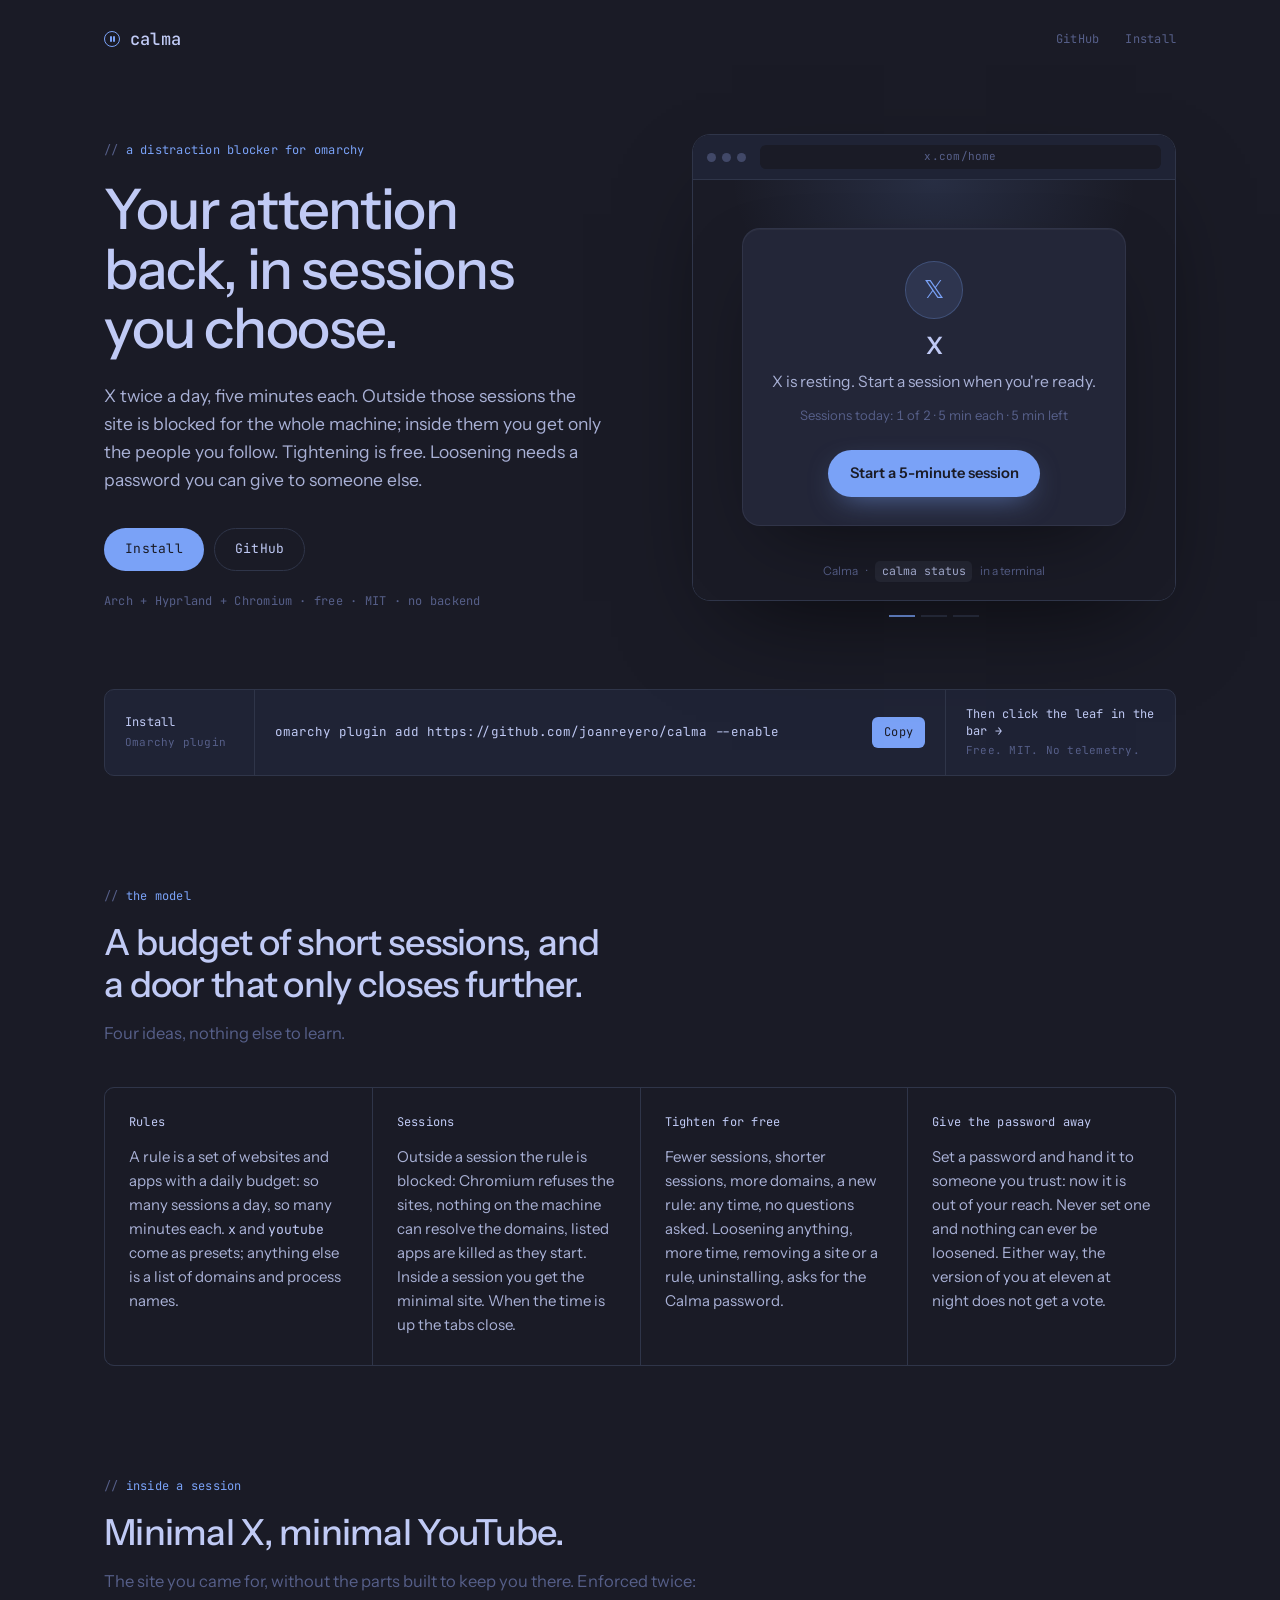
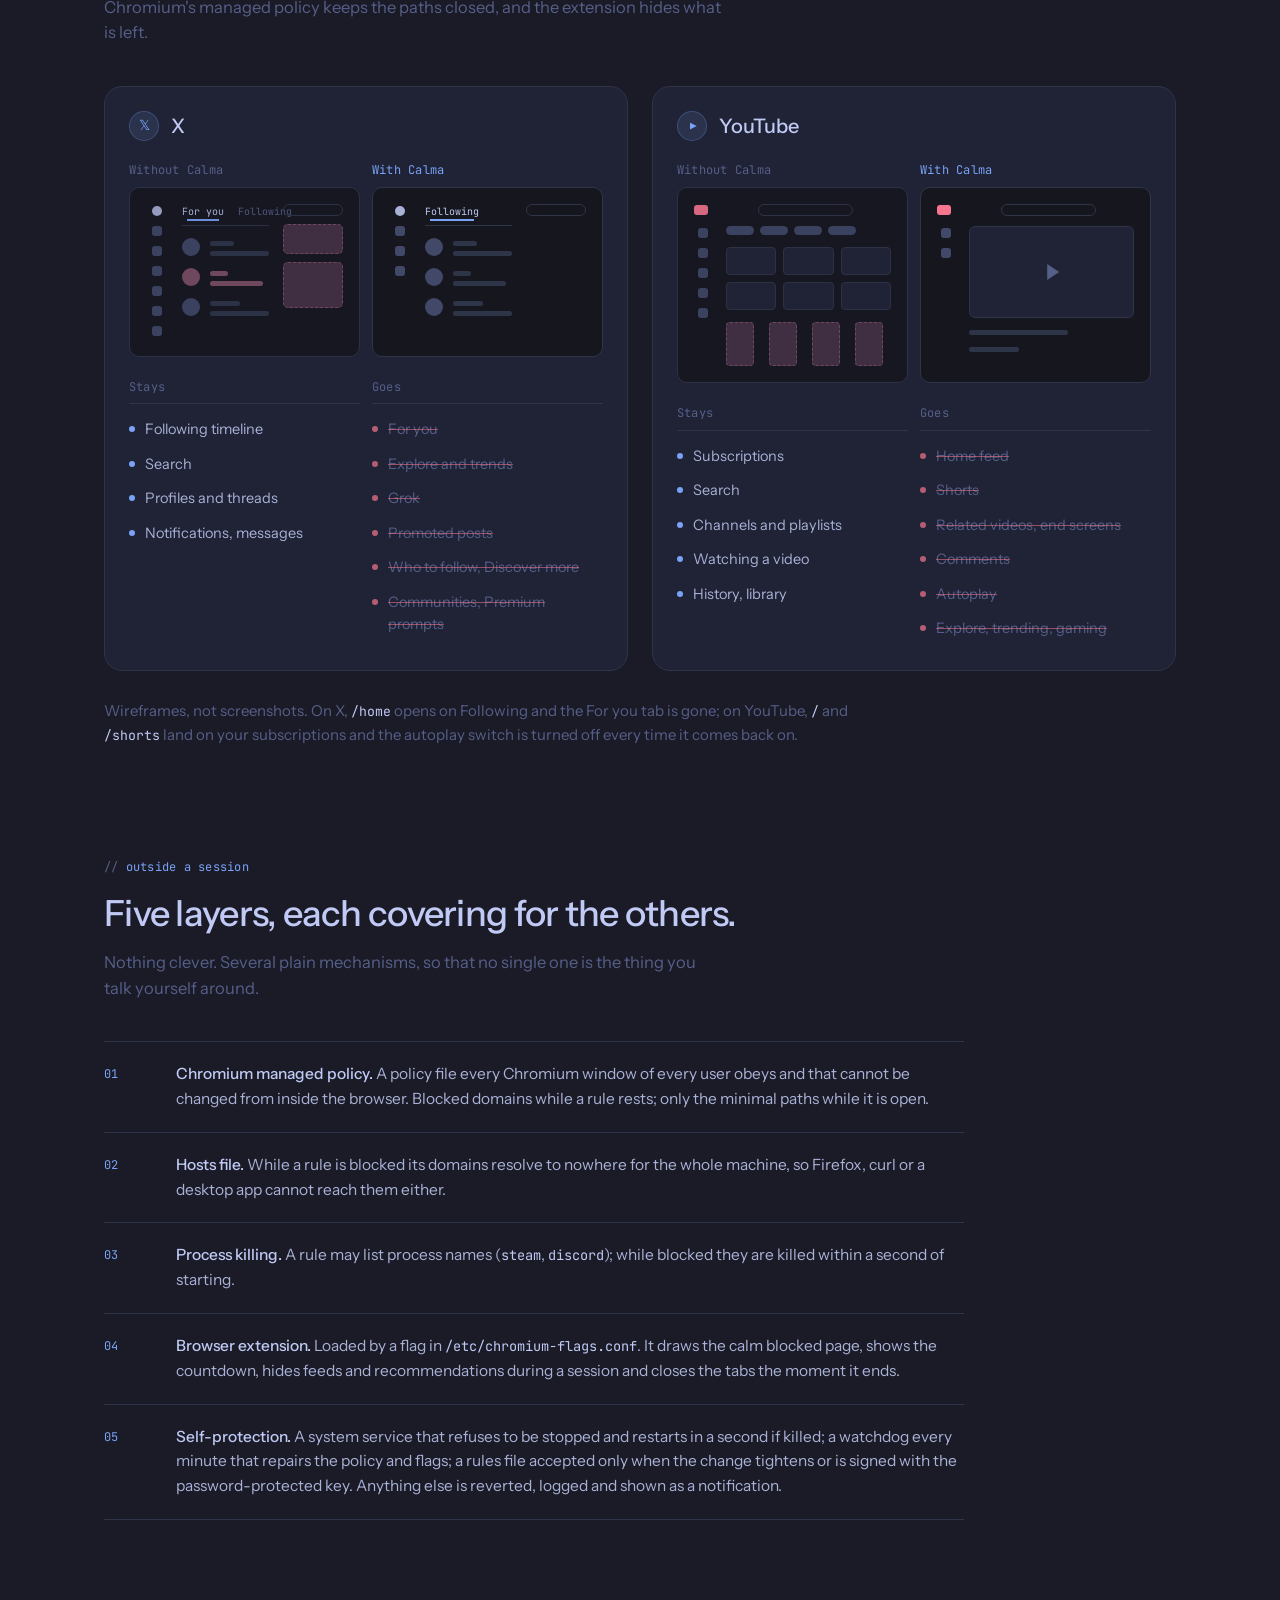
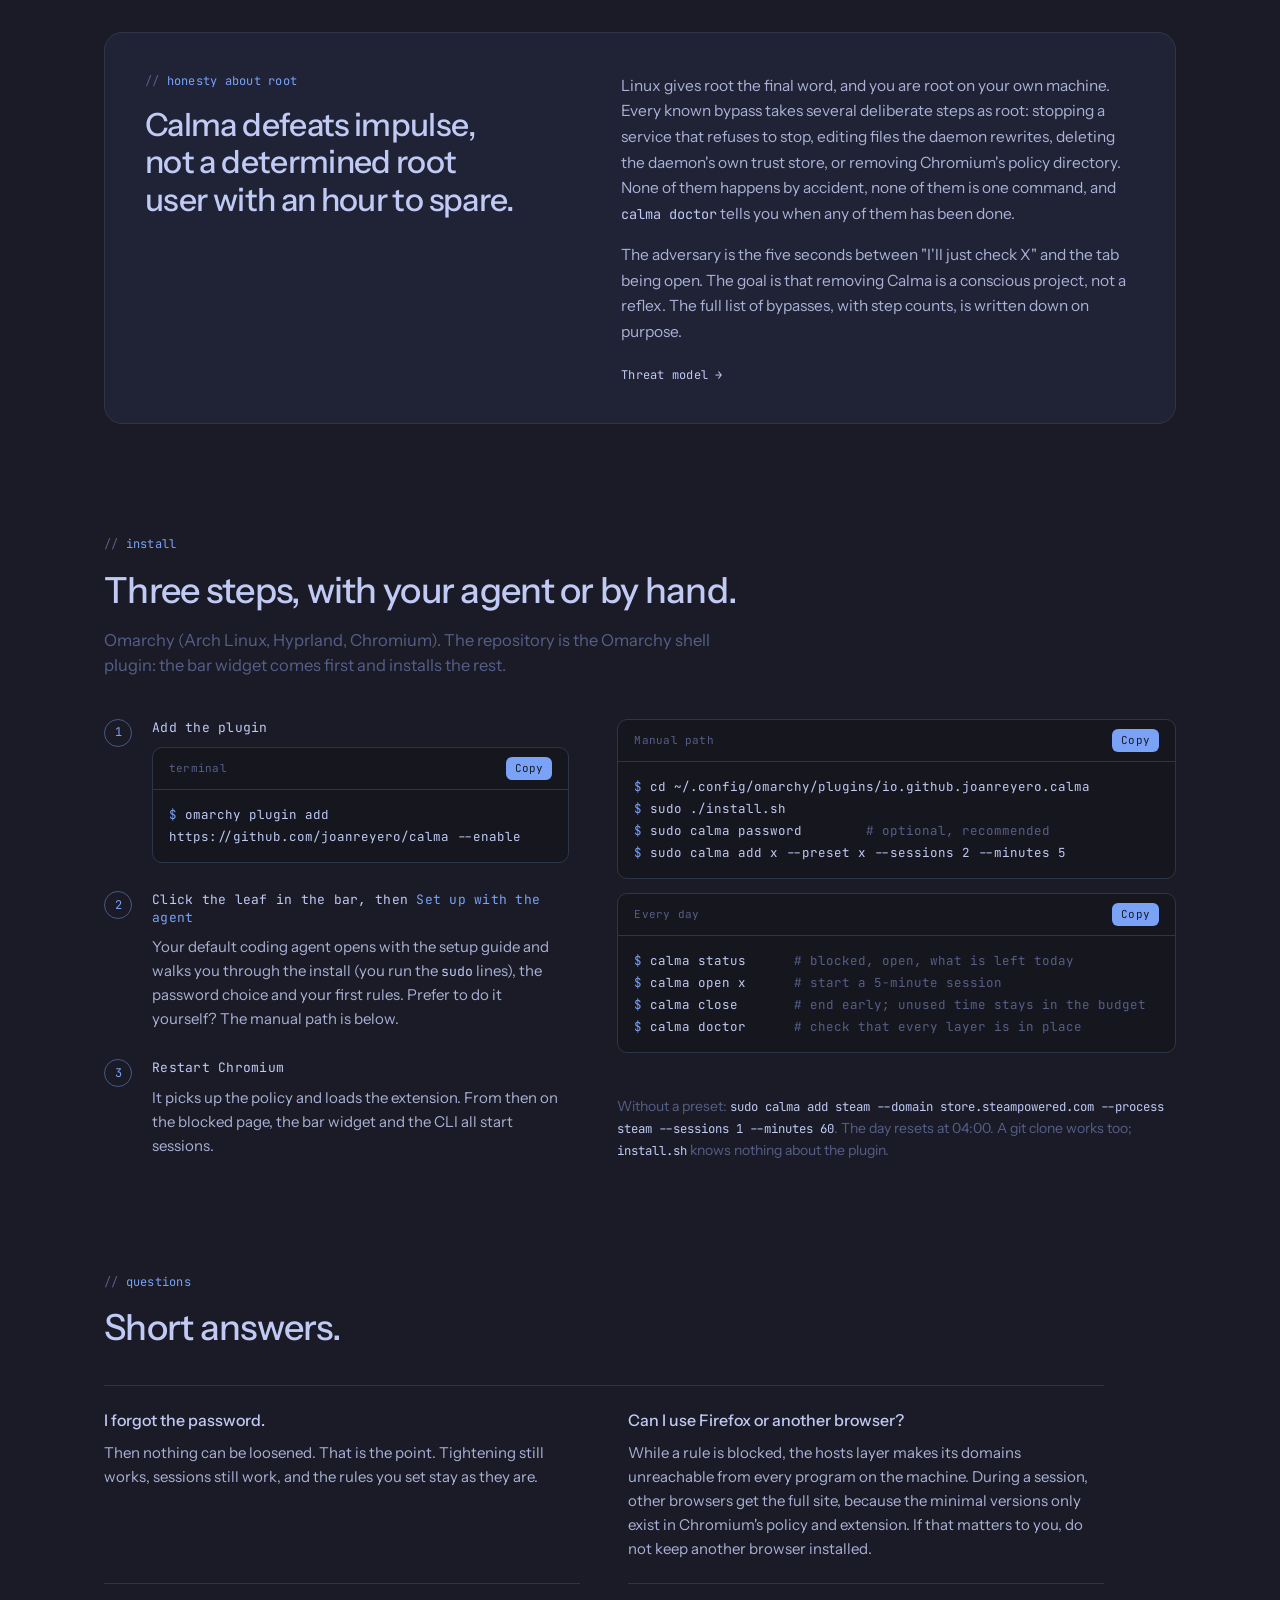
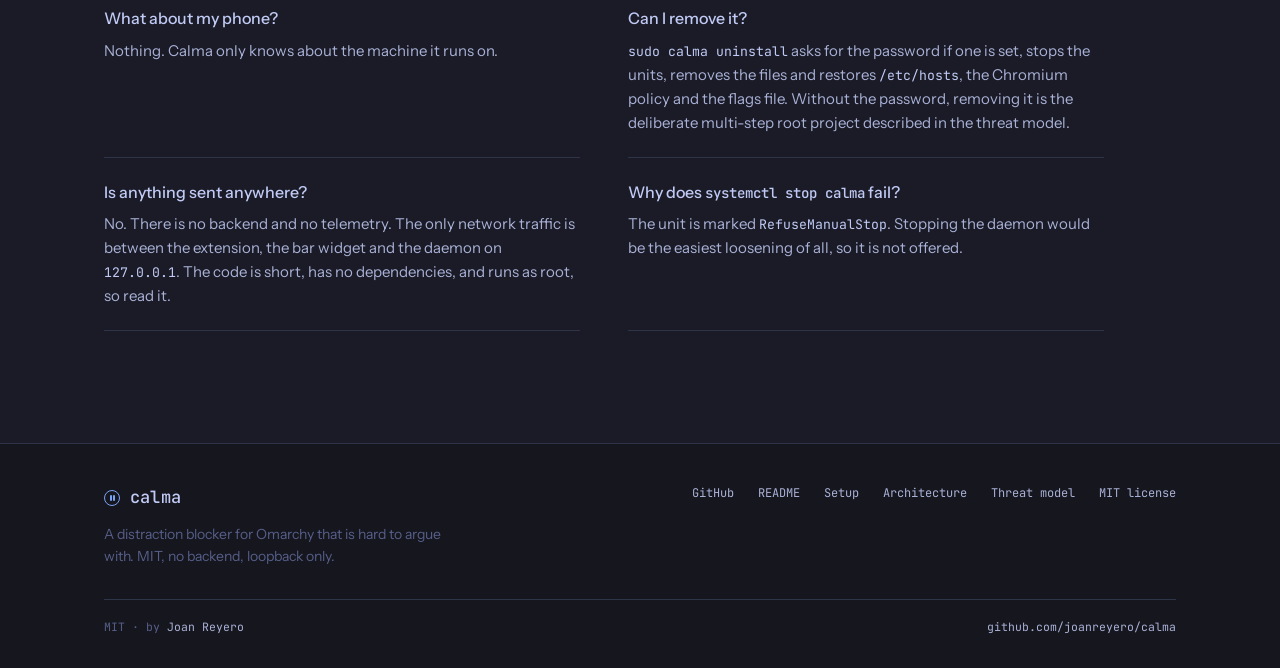
==== site/index.html @ 7fe5e2cc "Add the landing page for calma.sh Static site under site/ (HTML, CSS, JS, favicon) deployed on Verce" ====
<!doctype html>
<html lang="en">
<head>
  <meta charset="utf-8">
  <meta name="viewport" content="width=device-width, initial-scale=1">
  <meta name="color-scheme" content="dark">
  <meta name="theme-color" content="#1a1b26">
  <title>Calma: your attention back, in sessions you choose</title>
  <meta name="description" content="Calma is a distraction blocker for Omarchy that is hard to argue with. X twice a day, five minutes each; outside those sessions the sites are blocked at the system level, inside them you get the minimal site. Tightening is free, loosening needs a password you can give away. Free, MIT, no backend.">
  <meta property="og:type" content="website">
  <meta property="og:title" content="Calma: your attention back, in sessions you choose">
  <meta property="og:description" content="A distraction blocker for Omarchy that is hard to argue with. Short daily sessions on X or YouTube, the minimal site inside them, system-level blocks outside. Tighten for free; loosen only with a password you can give away.">
  <meta property="og:url" content="https://calma.sh">
  <meta property="og:site_name" content="Calma">
  <meta name="twitter:card" content="summary">
  <meta name="twitter:title" content="Calma: your attention back, in sessions you choose">
  <meta name="twitter:description" content="A distraction blocker for Omarchy that is hard to argue with. Free, MIT, no backend.">
  <link rel="canonical" href="https://calma.sh">
  <link rel="icon" type="image/svg+xml" href="favicon.svg">
  <link rel="preconnect" href="https://fonts.googleapis.com">
  <link rel="preconnect" href="https://fonts.gstatic.com" crossorigin>
  <link href="https://fonts.googleapis.com/css2?family=Instrument+Sans:wght@400;500;600&family=JetBrains+Mono:wght@400;500&display=swap" rel="stylesheet">
  <link rel="stylesheet" href="styles.css">
</head>
<body>

<header class="nav">
  <div class="wrap nav-inner">
    <a class="wordmark" href="#top" aria-label="Calma home"><span class="mark" aria-hidden="true"></span>calma</a>
    <nav class="nav-links" aria-label="Main">
      <a href="https://github.com/joanreyero/calma">GitHub</a>
      <a href="#install">Install</a>
    </nav>
  </div>
</header>

<main id="top">

  <!-- HERO -->
  <section class="wrap hero">
    <div class="hero-copy">
      <p class="eyebrow">A distraction blocker for Omarchy</p>
      <h1>Your attention back, in sessions you choose.</h1>
      <p class="tagline">X twice a day, five minutes each. Outside those sessions the site is blocked for the whole machine; inside them you get only the people you follow. Tightening is free. Loosening needs a password you can give to someone else.</p>
      <div class="hero-actions">
        <a class="btn btn-solid" href="#install">Install</a>
        <a class="btn btn-ghost" href="https://github.com/joanreyero/calma">GitHub</a>
      </div>
      <p class="hero-meta">Arch + Hyprland + Chromium · free · MIT · no backend</p>
    </div>

    <div class="hero-demo" id="demo" aria-live="polite">
      <div class="frame" data-state="blocked" id="frame">
        <div class="frame-bar" aria-hidden="true">
          <span class="frame-dots"><i></i><i></i><i></i></span>
          <span class="frame-url" id="frame-url">x.com/home</span>
        </div>

        <!-- state: blocked (budget left) and spent -->
        <div class="blocked" id="blocked">
          <div class="card">
            <div class="glyph" aria-hidden="true">𝕏</div>
            <p class="label">X</p>
            <p class="message" id="message">X is resting. Start a session when you're ready.</p>
            <p class="budget" id="budget"><span>Sessions today: 1 of 2</span> <span>· 5 min each</span> <span>· 5 min left</span></p>
            <div class="action" id="action"><button type="button" class="primary" id="start">Start a 5-minute session</button></div>
            <p class="note" id="note" hidden>Back at <strong>04:00 tomorrow</strong></p>
          </div>
          <p class="card-foot">Calma <span>·</span> <code>calma status</code> in a terminal</p>
        </div>

        <!-- state: open (minimal X with the countdown pill) -->
        <div class="open" id="open" hidden aria-label="A minimal X timeline with the Calma countdown">
          <div class="wire wire-x">
            <aside class="wire-nav"><i class="dot-x"></i><i></i><i></i><i></i><i></i></aside>
            <div class="wire-main">
              <div class="wire-tabs"><span class="on">Following</span></div>
              <div class="wire-post"><i></i><b><u class="w40"></u><u></u><u class="w70"></u></b></div>
              <div class="wire-post"><i></i><b><u class="w30"></u><u class="w90"></u></b></div>
              <div class="wire-post"><i></i><b><u class="w50"></u><u></u><u class="w60"></u></b></div>
              <div class="wire-post"><i></i><b><u class="w40"></u><u class="w70"></u></b></div>
              <div class="wire-post"><i></i><b><u class="w30"></u><u></u><u class="w50"></u></b></div>
              <div class="wire-post"><i></i><b><u class="w60"></u><u class="w90"></u></b></div>
            </div>
            <aside class="wire-side"><span class="wire-search"></span></aside>
          </div>
          <div class="pill"><span>Calma</span><span class="sep">·</span><span class="time" id="pill-time">4:32</span><span class="sep">·</span><button type="button" id="end">End now</button></div>
        </div>
      </div>
      <div class="demo-steps" id="demo-steps" aria-hidden="true"><i class="on"></i><i></i><i></i></div>
    </div>
  </section>

  <!-- INSTALL STRIP -->
  <section class="wrap">
    <div class="strip">
      <div class="strip-cell strip-title">
        <span class="strip-k">Install</span>
        <span class="strip-v">Omarchy plugin</span>
      </div>
      <div class="strip-cell strip-cmd">
        <code id="strip-code">omarchy plugin add https://github.com/joanreyero/calma --enable</code>
        <button class="copy" data-copy-target="strip-code" type="button">Copy</button>
      </div>
      <div class="strip-cell strip-end">
        <a href="#install">Then click the leaf in the bar →</a>
        <span>Free. MIT. No telemetry.</span>
      </div>
    </div>
  </section>

  <!-- THE MODEL -->
  <section class="wrap section" id="model">
    <p class="eyebrow">The model</p>
    <h2>A budget of short sessions, and a door that only closes further.</h2>
    <p class="sub">Four ideas, nothing else to learn.</p>

    <div class="blocks">
      <article class="block">
        <p class="block-k">Rules</p>
        <p>A rule is a set of websites and apps with a daily budget: so many sessions a day, so many minutes each. <code>x</code> and <code>youtube</code> come as presets; anything else is a list of domains and process names.</p>
      </article>
      <article class="block">
        <p class="block-k">Sessions</p>
        <p>Outside a session the rule is blocked: Chromium refuses the sites, nothing on the machine can resolve the domains, listed apps are killed as they start. Inside a session you get the minimal site. When the time is up the tabs close.</p>
      </article>
      <article class="block">
        <p class="block-k">Tighten for free</p>
        <p>Fewer sessions, shorter sessions, more domains, a new rule: any time, no questions asked. Loosening anything, more time, removing a site or a rule, uninstalling, asks for the Calma password.</p>
      </article>
      <article class="block">
        <p class="block-k">Give the password away</p>
        <p>Set a password and hand it to someone you trust: now it is out of your reach. Never set one and nothing can ever be loosened. Either way, the version of you at eleven at night does not get a vote.</p>
      </article>
    </div>
  </section>

  <!-- MINIMAL SITES -->
  <section class="wrap section" id="minimal">
    <p class="eyebrow">Inside a session</p>
    <h2>Minimal X, minimal YouTube.</h2>
    <p class="sub">The site you came for, without the parts built to keep you there. Enforced twice: Chromium's managed policy keeps the paths closed, and the extension hides what is left.</p>

    <div class="minimal-grid">
      <article class="minimal">
        <header class="minimal-head"><span class="glyph-s" aria-hidden="true">𝕏</span><h3>X</h3></header>
        <div class="wires" aria-hidden="true">
          <div class="wire-pane">
            <p class="wire-k">Without Calma</p>
            <div class="wire wire-x wire-full">
              <aside class="wire-nav"><i class="dot-x"></i><i></i><i></i><i></i><i></i><i></i><i></i></aside>
              <div class="wire-main">
                <div class="wire-tabs"><span class="on">For you</span><span>Following</span></div>
                <div class="wire-post"><i></i><b><u class="w40"></u><u></u></b></div>
                <div class="wire-post promo"><i></i><b><u class="w30"></u><u class="w90"></u></b></div>
                <div class="wire-post"><i></i><b><u class="w50"></u><u></u></b></div>
              </div>
              <aside class="wire-side"><span class="wire-search"></span><span class="wire-box"></span><span class="wire-box tall"></span></aside>
            </div>
          </div>
          <div class="wire-pane">
            <p class="wire-k on">With Calma</p>
            <div class="wire wire-x">
              <aside class="wire-nav"><i class="dot-x"></i><i></i><i></i><i></i></aside>
              <div class="wire-main">
                <div class="wire-tabs"><span class="on">Following</span></div>
                <div class="wire-post"><i></i><b><u class="w40"></u><u></u></b></div>
                <div class="wire-post"><i></i><b><u class="w30"></u><u class="w90"></u></b></div>
                <div class="wire-post"><i></i><b><u class="w50"></u><u></u></b></div>
              </div>
              <aside class="wire-side"><span class="wire-search"></span></aside>
            </div>
          </div>
        </div>
        <div class="cols">
          <div>
            <p class="col-k">Stays</p>
            <ul class="keep">
              <li>Following timeline</li>
              <li>Search</li>
              <li>Profiles and threads</li>
              <li>Notifications, messages</li>
            </ul>
          </div>
          <div>
            <p class="col-k">Goes</p>
            <ul class="gone">
              <li>For you</li>
              <li>Explore and trends</li>
              <li>Grok</li>
              <li>Promoted posts</li>
              <li>Who to follow, Discover more</li>
              <li>Communities, Premium prompts</li>
            </ul>
          </div>
        </div>
      </article>

      <article class="minimal">
        <header class="minimal-head"><span class="glyph-s yt" aria-hidden="true">▶</span><h3>YouTube</h3></header>
        <div class="wires" aria-hidden="true">
          <div class="wire-pane">
            <p class="wire-k">Without Calma</p>
            <div class="wire wire-yt wire-full">
              <div class="wire-top"><i class="dot-yt"></i><span class="wire-search"></span></div>
              <div class="wire-body">
                <aside class="wire-nav"><i></i><i></i><i></i><i></i><i></i></aside>
                <div class="wire-main">
                  <div class="wire-chips"><span></span><span></span><span></span><span></span></div>
                  <div class="wire-thumbs"><i></i><i></i><i></i><i></i><i></i><i></i></div>
                  <div class="wire-shorts"><i></i><i></i><i></i><i></i></div>
                </div>
              </div>
            </div>
          </div>
          <div class="wire-pane">
            <p class="wire-k on">With Calma</p>
            <div class="wire wire-yt">
              <div class="wire-top"><i class="dot-yt"></i><span class="wire-search"></span></div>
              <div class="wire-body">
                <aside class="wire-nav"><i></i><i></i></aside>
                <div class="wire-main">
                  <div class="wire-player"></div>
                  <u class="w60"></u>
                  <u class="w30"></u>
                </div>
              </div>
            </div>
          </div>
        </div>
        <div class="cols">
          <div>
            <p class="col-k">Stays</p>
            <ul class="keep">
              <li>Subscriptions</li>
              <li>Search</li>
              <li>Channels and playlists</li>
              <li>Watching a video</li>
              <li>History, library</li>
            </ul>
          </div>
          <div>
            <p class="col-k">Goes</p>
            <ul class="gone">
              <li>Home feed</li>
              <li>Shorts</li>
              <li>Related videos, end screens</li>
              <li>Comments</li>
              <li>Autoplay</li>
              <li>Explore, trending, gaming</li>
            </ul>
          </div>
        </div>
      </article>
    </div>
    <p class="after">Wireframes, not screenshots. On X, <code>/home</code> opens on Following and the For you tab is gone; on YouTube, <code>/</code> and <code>/shorts</code> land on your subscriptions and the autoplay switch is turned off every time it comes back on.</p>
  </section>

  <!-- FIVE LAYERS -->
  <section class="wrap section" id="layers">
    <p class="eyebrow">Outside a session</p>
    <h2>Five layers, each covering for the others.</h2>
    <p class="sub">Nothing clever. Several plain mechanisms, so that no single one is the thing you talk yourself around.</p>

    <ol class="layers">
      <li><span class="layer-n">01</span><div><b>Chromium managed policy.</b> A policy file every Chromium window of every user obeys and that cannot be changed from inside the browser. Blocked domains while a rule rests; only the minimal paths while it is open.</div></li>
      <li><span class="layer-n">02</span><div><b>Hosts file.</b> While a rule is blocked its domains resolve to nowhere for the whole machine, so Firefox, curl or a desktop app cannot reach them either.</div></li>
      <li><span class="layer-n">03</span><div><b>Process killing.</b> A rule may list process names (<code>steam</code>, <code>discord</code>); while blocked they are killed within a second of starting.</div></li>
      <li><span class="layer-n">04</span><div><b>Browser extension.</b> Loaded by a flag in <code>/etc/chromium-flags.conf</code>. It draws the calm blocked page, shows the countdown, hides feeds and recommendations during a session and closes the tabs the moment it ends.</div></li>
      <li><span class="layer-n">05</span><div><b>Self-protection.</b> A system service that refuses to be stopped and restarts in a second if killed; a watchdog every minute that repairs the policy and flags; a rules file accepted only when the change tightens or is signed with the password-protected key. Anything else is reverted, logged and shown as a notification.</div></li>
    </ol>
  </section>

  <!-- HONESTY -->
  <section class="wrap section" id="root">
    <div class="honest">
      <div>
        <p class="eyebrow">Honesty about root</p>
        <h2>Calma defeats impulse, not a determined root user with an hour to spare.</h2>
      </div>
      <div class="honest-text">
        <p>Linux gives root the final word, and you are root on your own machine. Every known bypass takes several deliberate steps as root: stopping a service that refuses to stop, editing files the daemon rewrites, deleting the daemon's own trust store, or removing Chromium's policy directory. None of them happens by accident, none of them is one command, and <code>calma doctor</code> tells you when any of them has been done.</p>
        <p>The adversary is the five seconds between "I'll just check X" and the tab being open. The goal is that removing Calma is a conscious project, not a reflex. The full list of bypasses, with step counts, is written down on purpose.</p>
        <a class="more" href="https://github.com/joanreyero/calma/blob/main/docs/threat-model.md">Threat model →</a>
      </div>
    </div>
  </section>

  <!-- INSTALL -->
  <section class="wrap section" id="install">
    <p class="eyebrow">Install</p>
    <h2>Three steps, with your agent or by hand.</h2>
    <p class="sub">Omarchy (Arch Linux, Hyprland, Chromium). The repository is the Omarchy shell plugin: the bar widget comes first and installs the rest.</p>

    <div class="install-grid">
      <ol class="steps">
        <li>
          <span class="step-n">1</span>
          <div>
            <p class="step-k">Add the plugin</p>
            <div class="code-panel">
              <div class="code-head code-head-row"><span>terminal</span><button class="copy copy-small" data-copy-target="step1" type="button">Copy</button></div>
<pre class="code code-wrap" id="step1"><span class="p">$</span> omarchy plugin add https://github.com/joanreyero/calma --enable</pre>
            </div>
          </div>
        </li>
        <li>
          <span class="step-n">2</span>
          <div>
            <p class="step-k">Click the leaf in the bar, then <em>Set up with the agent</em></p>
            <p>Your default coding agent opens with the setup guide and walks you through the install (you run the <code>sudo</code> lines), the password choice and your first rules. Prefer to do it yourself? The manual path is below.</p>
          </div>
        </li>
        <li>
          <span class="step-n">3</span>
          <div>
            <p class="step-k">Restart Chromium</p>
            <p>It picks up the policy and loads the extension. From then on the blocked page, the bar widget and the CLI all start sessions.</p>
          </div>
        </li>
      </ol>

      <div class="install-panels">
        <div class="code-panel">
          <div class="code-head code-head-row"><span>Manual path</span><button class="copy copy-small" data-copy-target="manual" type="button">Copy</button></div>
<pre class="code code-wrap" id="manual"><span class="p">$</span> cd ~/.config/omarchy/plugins/io.github.joanreyero.calma
<span class="p">$</span> sudo ./install.sh
<span class="p">$</span> sudo calma password        <span class="c"># optional, recommended</span>
<span class="p">$</span> sudo calma add x --preset x --sessions 2 --minutes 5</pre>
        </div>
        <div class="code-panel">
          <div class="code-head code-head-row"><span>Every day</span><button class="copy copy-small" data-copy-target="daily" type="button">Copy</button></div>
<pre class="code code-wrap" id="daily"><span class="p">$</span> calma status      <span class="c"># blocked, open, what is left today</span>
<span class="p">$</span> calma open x      <span class="c"># start a 5-minute session</span>
<span class="p">$</span> calma close       <span class="c"># end early; unused time stays in the budget</span>
<span class="p">$</span> calma doctor      <span class="c"># check that every layer is in place</span></pre>
        </div>
        <p class="after small">Without a preset: <code>sudo calma add steam --domain store.steampowered.com --process steam --sessions 1 --minutes 60</code>. The day resets at 04:00. A git clone works too; <code>install.sh</code> knows nothing about the plugin.</p>
      </div>
    </div>
  </section>

  <!-- FAQ -->
  <section class="wrap section" id="faq">
    <p class="eyebrow">Questions</p>
    <h2>Short answers.</h2>
    <dl class="faq">
      <div>
        <dt>I forgot the password.</dt>
        <dd>Then nothing can be loosened. That is the point. Tightening still works, sessions still work, and the rules you set stay as they are.</dd>
      </div>
      <div>
        <dt>Can I use Firefox or another browser?</dt>
        <dd>While a rule is blocked, the hosts layer makes its domains unreachable from every program on the machine. During a session, other browsers get the full site, because the minimal versions only exist in Chromium's policy and extension. If that matters to you, do not keep another browser installed.</dd>
      </div>
      <div>
        <dt>What about my phone?</dt>
        <dd>Nothing. Calma only knows about the machine it runs on.</dd>
      </div>
      <div>
        <dt>Can I remove it?</dt>
        <dd><code>sudo calma uninstall</code> asks for the password if one is set, stops the units, removes the files and restores <code>/etc/hosts</code>, the Chromium policy and the flags file. Without the password, removing it is the deliberate multi-step root project described in the threat model.</dd>
      </div>
      <div>
        <dt>Is anything sent anywhere?</dt>
        <dd>No. There is no backend and no telemetry. The only network traffic is between the extension, the bar widget and the daemon on <code>127.0.0.1</code>. The code is short, has no dependencies, and runs as root, so read it.</dd>
      </div>
      <div>
        <dt>Why does <code>systemctl stop calma</code> fail?</dt>
        <dd>The unit is marked <code>RefuseManualStop</code>. Stopping the daemon would be the easiest loosening of all, so it is not offered.</dd>
      </div>
    </dl>
  </section>

</main>

<footer class="footer">
  <div class="wrap footer-inner">
    <div class="footer-brand">
      <p class="wordmark"><span class="mark" aria-hidden="true"></span>calma</p>
      <p>A distraction blocker for Omarchy that is hard to argue with. MIT, no backend, loopback only.</p>
    </div>
    <nav class="footer-links" aria-label="Footer">
      <a href="https://github.com/joanreyero/calma">GitHub</a>
      <a href="https://github.com/joanreyero/calma#readme">README</a>
      <a href="https://github.com/joanreyero/calma/blob/main/SETUP.md">Setup</a>
      <a href="https://github.com/joanreyero/calma/blob/main/ARCHITECTURE.md">Architecture</a>
      <a href="https://github.com/joanreyero/calma/blob/main/docs/threat-model.md">Threat model</a>
      <a href="https://github.com/joanreyero/calma/blob/main/LICENSE">MIT license</a>
    </nav>
  </div>
  <div class="wrap"><div class="footer-bottom">
    <span>MIT · by <a href="https://github.com/joanreyero">Joan Reyero</a></span>
    <a href="https://github.com/joanreyero/calma">github.com/joanreyero/calma</a>
  </div></div>
</footer>

<script src="app.js" defer></script>
</body>
</html>
---- site/styles.css ----
/* calma.sh: tokens. Dark by default, Tokyo Night palette from the blocked page. */
:root {
  --bg: #1a1b26;
  --bg-deep: #16161e;
  --surface: #24283b;
  --surface-2: #1f2335;
  --border: #2f3549;
  --ink: #c0caf5;
  --fg: #a9b1d6;
  --muted: #565f89;
  --muted-2: #414868;
  --accent: #7aa2f7;
  --accent-ink: #1a1b26;
  --red: #f7768e;
  --green: #9ece6a;
  --radius: 10px;
  --radius-l: 18px;
  --wrap: 1120px;
  --sans: "Instrument Sans", ui-sans-serif, system-ui, -apple-system, "Segoe UI", Roboto, sans-serif;
  --mono: "JetBrains Mono", ui-monospace, "Cascadia Mono", monospace;
  color-scheme: dark;
}

* { box-sizing: border-box; }
html { scroll-behavior: smooth; -webkit-text-size-adjust: 100%; }

body {
  margin: 0;
  background: var(--bg);
  color: var(--fg);
  font-family: var(--sans);
  font-size: 16px;
  line-height: 1.55;
  -webkit-font-smoothing: antialiased;
  text-rendering: optimizeLegibility;
}

a { color: inherit; text-decoration: none; }
a:hover { color: var(--accent); }
p { margin: 0; }
h1, h2, h3 { margin: 0; font-weight: 500; color: var(--ink); }
ul, ol { margin: 0; padding: 0; list-style: none; }
dl, dd { margin: 0; }
code { font-family: var(--mono); font-size: 0.88em; color: var(--ink); }
button { font: inherit; color: inherit; background: none; border: 0; cursor: pointer; }
::selection { background: color-mix(in srgb, var(--accent) 35%, transparent); }
:focus-visible { outline: 2px solid var(--accent); outline-offset: 3px; }

.wrap { max-width: var(--wrap); margin: 0 auto; padding: 0 24px; }

/* mono label helpers */
.eyebrow, .btn, .copy, .block-k, .col-k, .step-k, .strip-k, .strip-v, .strip-end, .code-head,
.nav-links a, .wire-k, .layer-n, .hero-meta, .more, .frame-url, .pill {
  font-family: var(--mono);
  font-size: 12px;
  letter-spacing: 0.02em;
  line-height: 1.4;
}
.eyebrow { color: var(--accent); text-transform: lowercase; }
.eyebrow::before { content: "// "; color: var(--muted); }

/* NAV */
.nav { padding: 26px 0; }
.nav-inner { display: flex; align-items: center; justify-content: space-between; }
.wordmark {
  display: inline-flex; align-items: center; gap: 10px;
  font-family: var(--mono); font-weight: 500; font-size: 17px; letter-spacing: 0.01em;
  color: var(--ink);
}
.mark {
  width: 16px; height: 16px; border-radius: 50%;
  border: 1.5px solid var(--accent);
  position: relative;
}
.mark::before, .mark::after {
  content: ""; position: absolute; top: 4px; width: 2px; height: 6px; border-radius: 1px; background: var(--accent);
}
.mark::before { left: 4.5px; }
.mark::after { right: 4.5px; }
.nav-links { display: flex; gap: 26px; }
.nav-links a { color: var(--muted); }
.nav-links a:hover { color: var(--ink); }

/* HERO */
.hero {
  margin-top: 56px;
  display: grid;
  grid-template-columns: minmax(0, 11fr) minmax(0, 10fr);
  gap: 56px;
  align-items: center;
}
.hero h1 {
  margin-top: 22px;
  font-size: clamp(36px, 4.4vw, 56px);
  line-height: 1.06;
  letter-spacing: -0.025em;
  font-weight: 500;
  text-wrap: balance;
}
.tagline { margin-top: 24px; font-size: 17.5px; line-height: 1.6; color: var(--fg); max-width: 500px; }
.hero-actions { margin-top: 34px; display: flex; gap: 10px; flex-wrap: wrap; }
.btn {
  display: inline-flex; align-items: center;
  padding: 11px 20px; border-radius: 999px;
  font-size: 13px; border: 1px solid transparent;
  transition: background .15s, color .15s, border-color .15s;
}
.btn-solid { background: var(--accent); color: var(--accent-ink); }
.btn-solid:hover { background: var(--ink); color: var(--accent-ink); }
.btn-ghost { border-color: var(--border); color: var(--ink); }
.btn-ghost:hover { border-color: var(--accent); color: var(--accent); }
.hero-meta { margin-top: 22px; color: var(--muted); }

/* HERO DEMO: the blocked page, recreated */
.hero-demo { display: flex; flex-direction: column; gap: 14px; }
.frame {
  position: relative;
  border-radius: var(--radius-l);
  border: 1px solid var(--border);
  background: var(--bg-deep);
  overflow: hidden;
  box-shadow: 0 40px 100px -40px rgb(0 0 0 / 0.7);
}
.frame-bar {
  display: flex; align-items: center; gap: 14px;
  padding: 10px 14px;
  border-bottom: 1px solid var(--border);
  background: var(--surface-2);
}
.frame-dots { display: inline-flex; gap: 6px; }
.frame-dots i { width: 9px; height: 9px; border-radius: 50%; background: var(--muted-2); display: block; }
.frame-url {
  flex: 1; text-align: center; color: var(--muted);
  background: var(--bg); border-radius: 6px; padding: 4px 10px; font-size: 11px;
  overflow: hidden; text-overflow: ellipsis; white-space: nowrap;
}

.blocked {
  min-height: 420px;
  display: grid; grid-template-rows: 1fr auto; place-items: center; gap: 14px;
  padding: 28px 22px 18px;
  background:
    radial-gradient(60% 50% at 50% 0%, color-mix(in srgb, var(--accent) 14%, transparent), transparent 70%),
    var(--bg);
}
.card {
  width: min(100%, 24rem);
  display: flex; flex-direction: column; align-items: center; text-align: center; gap: 0.55rem;
  padding: 2rem 1.5rem 1.8rem;
  border-radius: 18px;
  background: color-mix(in srgb, var(--surface) 88%, var(--bg));
  border: 1px solid color-mix(in srgb, var(--fg) 10%, transparent);
  box-shadow: 0 30px 80px -30px rgb(0 0 0 / 0.55), 0 1px 0 rgb(255 255 255 / 0.04) inset;
  animation: rise 520ms cubic-bezier(0.2, 0.7, 0.2, 1) both;
}
@keyframes rise { from { opacity: 0; transform: translateY(10px); } to { opacity: 1; transform: none; } }
.glyph {
  display: grid; place-items: center;
  width: 3.6rem; height: 3.6rem; margin-bottom: 0.3rem;
  border-radius: 50%; font-size: 1.6rem; font-family: var(--mono), var(--sans);
  color: var(--accent);
  background: color-mix(in srgb, var(--accent) 12%, transparent);
  box-shadow: 0 0 0 1px color-mix(in srgb, var(--accent) 25%, transparent) inset;
}
.label { font-size: 1.5rem; font-weight: 600; letter-spacing: -0.01em; color: var(--ink); line-height: 1.2; }
.message { max-width: 22rem; font-size: 0.98rem; color: var(--fg); text-wrap: balance; }
.budget { margin-top: 0.1rem; font-size: 0.82rem; color: var(--muted); font-variant-numeric: tabular-nums; }
.budget span { white-space: nowrap; }
.action { margin-top: 1rem; }
.primary {
  padding: 0.75rem 1.35rem; border-radius: 999px;
  font-weight: 600; font-size: 0.92rem;
  color: var(--accent-ink); background: var(--accent);
  box-shadow: 0 10px 30px -12px color-mix(in srgb, var(--accent) 70%, transparent);
  transition: transform 160ms ease, filter 160ms ease;
}
.primary:hover { filter: brightness(1.06); transform: translateY(-1px); }
.note { margin-top: 0.9rem; font-size: 0.9rem; color: var(--muted); }
.note strong { color: var(--fg); font-weight: 500; }
[hidden] { display: none !important; }
.card-foot { font-size: 0.74rem; color: var(--muted); display: flex; gap: 0.5rem; align-items: center; }
.card-foot code { font-size: 0.72rem; padding: 0.1rem 0.4rem; border-radius: 5px; background: color-mix(in srgb, var(--fg) 8%, transparent); color: var(--fg); }

/* state: open */
.open { position: relative; min-height: 420px; padding: 18px; background: var(--bg); display: flex; }
.open .wire { flex: 1; align-content: start; }
.pill {
  position: absolute; right: 18px; bottom: 18px;
  display: inline-flex; align-items: center; gap: 8px;
  padding: 7px 12px; border-radius: 999px;
  background: color-mix(in srgb, var(--surface) 92%, var(--bg));
  border: 1px solid var(--border);
  color: var(--fg); font-size: 12px;
  box-shadow: 0 14px 34px -14px rgb(0 0 0 / 0.7);
  animation: rise 400ms ease both;
}
.pill .sep { color: var(--muted-2); }
.pill .time { color: var(--ink); font-variant-numeric: tabular-nums; min-width: 2.6em; }
.pill button { color: var(--accent); font-family: inherit; font-size: inherit; padding: 0; }
.pill button:hover { color: var(--ink); }

.demo-steps { display: inline-flex; gap: 6px; justify-content: center; }
.demo-steps i { width: 26px; height: 2px; background: var(--border); display: block; transition: background .3s; }
.demo-steps i.on { background: var(--accent); }

/* WIREFRAMES (shared) */
.wire {
  display: grid; gap: 14px;
  padding: 16px; border-radius: 10px;
  background: var(--bg-deep); border: 1px solid var(--border);
  min-height: 170px;
}
.wire-x { grid-template-columns: 22px 1fr 60px; }
.wire-nav { display: flex; flex-direction: column; gap: 10px; align-items: center; padding-top: 2px; }
.wire-nav i { width: 10px; height: 10px; border-radius: 3px; background: var(--muted-2); display: block; }
.wire-nav i.dot-x { background: var(--fg); border-radius: 50%; }
.wire-main { display: flex; flex-direction: column; gap: 12px; min-width: 0; }
.wire-tabs { display: flex; gap: 14px; font-family: var(--mono); font-size: 10px; color: var(--muted); border-bottom: 1px solid var(--border); padding-bottom: 6px; }
.wire-tabs span { white-space: nowrap; }
.wire-tabs .on { color: var(--ink); box-shadow: 0 7px 0 -5px var(--accent); }
.wire-post { display: grid; grid-template-columns: 18px 1fr; gap: 10px; }
.wire-post i { width: 18px; height: 18px; border-radius: 50%; background: var(--muted-2); }
.wire-post b { display: flex; flex-direction: column; gap: 5px; padding-top: 3px; }
.wire u, .wire-main > u { display: block; height: 5px; border-radius: 3px; background: var(--border); width: 100%; }
.w30 { width: 30% !important; } .w40 { width: 40% !important; } .w50 { width: 50% !important; }
.w60 { width: 60% !important; } .w70 { width: 70% !important; } .w90 { width: 90% !important; }
.wire-post.promo i, .wire-post.promo u { background: color-mix(in srgb, var(--red) 40%, var(--border)); }
.wire-side { display: flex; flex-direction: column; gap: 8px; }
.wire-search { display: block; height: 12px; border-radius: 999px; border: 1px solid var(--border); }
.wire-box { display: block; height: 30px; border-radius: 5px; background: color-mix(in srgb, var(--red) 18%, var(--surface-2)); border: 1px dashed color-mix(in srgb, var(--red) 40%, var(--border)); }
.wire-box.tall { height: 46px; }

.wire-yt { grid-template-columns: 1fr; grid-template-rows: auto 1fr; gap: 10px; }
.wire-top { display: grid; grid-template-columns: 14px 1fr; gap: 12px; align-items: center; }
.dot-yt { width: 14px; height: 10px; border-radius: 3px; background: var(--red); display: block; }
.wire-top .wire-search { max-width: 55%; justify-self: center; width: 100%; }
.wire-body { display: grid; grid-template-columns: 18px 1fr; gap: 14px; }
.wire-chips { display: flex; gap: 6px; }
.wire-chips span { height: 9px; width: 28px; border-radius: 999px; background: var(--muted-2); }
.wire-thumbs { display: grid; grid-template-columns: repeat(3, 1fr); gap: 7px; }
.wire-thumbs i { display: block; aspect-ratio: 16/9; border-radius: 4px; background: var(--surface-2); border: 1px solid var(--border); }
.wire-shorts { display: grid; grid-template-columns: repeat(4, 1fr); gap: 7px; }
.wire-shorts i { display: block; aspect-ratio: 9/14; max-height: 44px; border-radius: 4px; background: color-mix(in srgb, var(--red) 18%, var(--surface-2)); border: 1px dashed color-mix(in srgb, var(--red) 40%, var(--border)); }
.wire-player { aspect-ratio: 16/9; border-radius: 6px; background: var(--surface-2); border: 1px solid var(--border); position: relative; }
.wire-player::after { content: ""; position: absolute; left: 50%; top: 50%; width: 0; height: 0; transform: translate(-40%, -50%); border-left: 12px solid var(--muted); border-top: 8px solid transparent; border-bottom: 8px solid transparent; }

/* STRIP */
.strip {
  margin-top: 72px;
  background: var(--surface-2);
  border: 1px solid var(--border);
  border-radius: var(--radius);
  display: grid;
  grid-template-columns: 150px minmax(0, 1fr) 230px;
}
.strip > * { min-width: 0; }
.strip-cell { padding: 16px 20px; display: flex; flex-direction: column; justify-content: center; gap: 4px; }
.strip-title { border-right: 1px solid var(--border); }
.strip-k { color: var(--ink); }
.strip-v, .strip-end span { color: var(--muted); font-size: 11px; }
.strip-cmd { flex-direction: row; align-items: center; gap: 12px; }
.strip-cmd code { flex: 1; min-width: 0; font-size: 12.5px; line-height: 1.6; color: var(--ink); overflow-wrap: anywhere; }
.copy {
  padding: 7px 12px; border-radius: 6px;
  background: var(--accent); color: var(--accent-ink); white-space: nowrap;
  transition: background .15s;
}
.copy:hover, .copy.ok { background: var(--ink); color: var(--accent-ink); }
.copy-small { padding: 4px 9px; font-size: 11px; }
.strip-end { border-left: 1px solid var(--border); }
.strip-end a { color: var(--ink); }

/* SECTIONS */
.section { padding-top: 112px; }
h2 {
  margin-top: 16px;
  font-size: clamp(26px, 3vw, 36px);
  line-height: 1.18;
  letter-spacing: -0.02em;
  max-width: 720px;
  text-wrap: balance;
}
.sub { margin-top: 16px; color: var(--muted); max-width: 620px; font-size: 16.5px; }
.sub code { color: var(--fg); }
.after { margin-top: 28px; color: var(--muted); font-size: 15px; max-width: 760px; line-height: 1.6; }
.after.small { font-size: 14px; }
.more { display: inline-block; margin-top: 20px; color: var(--ink); }
.more:hover { color: var(--accent); }

/* THE MODEL */
.blocks { margin-top: 40px; display: grid; grid-template-columns: repeat(4, 1fr); gap: 1px; background: var(--border); border: 1px solid var(--border); border-radius: var(--radius); overflow: hidden; }
.block { background: var(--bg); padding: 26px 24px 28px; display: flex; flex-direction: column; gap: 14px; min-width: 0; }
.block-k { color: var(--ink); }
.block p:last-child { font-size: 15px; color: var(--fg); line-height: 1.6; }

/* MINIMAL */
.minimal-grid { margin-top: 40px; display: grid; grid-template-columns: 1fr 1fr; gap: 24px; }
.minimal { min-width: 0; background: var(--surface-2); border: 1px solid var(--border); border-radius: var(--radius-l); padding: 24px; }
.minimal-head { display: flex; align-items: center; gap: 12px; }
.minimal-head h3 { font-size: 20px; }
.glyph-s { display: grid; place-items: center; width: 30px; height: 30px; border-radius: 50%; font-family: var(--mono); font-size: 14px; color: var(--accent); background: color-mix(in srgb, var(--accent) 12%, transparent); box-shadow: 0 0 0 1px color-mix(in srgb, var(--accent) 25%, transparent) inset; }
.glyph-s.yt { font-size: 11px; padding-left: 2px; }
.wires { margin-top: 20px; display: grid; grid-template-columns: 1fr 1fr; gap: 12px; }
.wire-pane { min-width: 0; display: flex; flex-direction: column; gap: 8px; }
.wire-pane .wire { flex: 1; }
.wire-k { color: var(--muted); }
.wire-k.on { color: var(--accent); }
.wire-full { opacity: 0.85; }
.cols { margin-top: 22px; display: grid; grid-template-columns: 1fr 1fr; gap: 12px; }
.col-k { color: var(--muted); padding-bottom: 8px; border-bottom: 1px solid var(--border); }
.cols ul { margin-top: 8px; }
.cols li { padding: 6px 0 6px 16px; font-size: 14.5px; position: relative; color: var(--fg); }
.cols li::before { content: ""; position: absolute; left: 0; top: 14px; width: 6px; height: 6px; border-radius: 50%; }
.keep li::before { background: var(--accent); }
.gone li { color: var(--muted); text-decoration: line-through; text-decoration-color: color-mix(in srgb, var(--red) 55%, transparent); }
.gone li::before { background: var(--red); opacity: 0.7; }

/* LAYERS */
.layers { margin-top: 40px; border-top: 1px solid var(--border); max-width: 860px; }
.layers li { display: grid; grid-template-columns: 56px 1fr; gap: 16px; padding: 20px 0; border-bottom: 1px solid var(--border); font-size: 15.5px; line-height: 1.6; }
.layer-n { color: var(--accent); padding-top: 4px; }
.layers b { color: var(--ink); font-weight: 500; }

/* HONESTY */
.honest {
  display: grid; grid-template-columns: 5fr 6fr; gap: 48px;
  padding: 40px; border-radius: var(--radius-l);
  background: var(--surface-2); border: 1px solid var(--border);
}
.honest > * { min-width: 0; }
.honest h2 { font-size: clamp(24px, 2.6vw, 32px); }
.honest-text { display: flex; flex-direction: column; gap: 16px; font-size: 15.5px; line-height: 1.65; color: var(--fg); }
.honest-text .more { margin-top: 6px; }

/* INSTALL */
.install-grid { margin-top: 40px; display: grid; grid-template-columns: 5fr 6fr; gap: 48px; }
.install-grid > * { min-width: 0; }
.steps { display: flex; flex-direction: column; gap: 28px; }
.steps li { display: grid; grid-template-columns: 32px 1fr; gap: 16px; min-width: 0; }
.steps li > div { min-width: 0; }
.step-n { width: 28px; height: 28px; border-radius: 50%; display: grid; place-items: center; font-family: var(--mono); font-size: 12px; color: var(--accent); border: 1px solid color-mix(in srgb, var(--accent) 45%, transparent); }
.step-k { color: var(--ink); font-size: 13px; }
.step-k em { font-style: normal; color: var(--accent); }
.steps p + p, .steps .step-k + p { margin-top: 8px; font-size: 15px; color: var(--fg); line-height: 1.6; }
.steps .code-panel { margin-top: 10px; }
.install-panels { display: flex; flex-direction: column; gap: 14px; }

/* CODE PANELS */
.code-panel { background: var(--bg-deep); border: 1px solid var(--border); border-radius: var(--radius); overflow: hidden; min-width: 0; }
.code-head { padding: 9px 16px; color: var(--muted); border-bottom: 1px solid var(--border); font-size: 11px; }
.code-head-row { display: flex; justify-content: space-between; align-items: center; gap: 12px; }
.code { margin: 0; padding: 14px 16px; font-family: var(--mono); font-size: 12.5px; line-height: 1.75; overflow-x: auto; white-space: pre; color: var(--ink); }
.code-wrap { white-space: pre-wrap; overflow-wrap: anywhere; overflow-x: visible; }
.code .c { color: var(--muted); }
.code .p { color: var(--accent); user-select: none; }

/* FAQ */
.faq { margin-top: 36px; display: grid; grid-template-columns: 1fr 1fr; gap: 0 48px; border-top: 1px solid var(--border); max-width: 1000px; }
.faq > div { padding: 22px 0; border-bottom: 1px solid var(--border); min-width: 0; }
.faq dt { color: var(--ink); font-weight: 500; font-size: 16px; }
.faq dd { margin-top: 8px; color: var(--fg); font-size: 15px; line-height: 1.6; }

/* FOOTER */
.footer { margin-top: 112px; border-top: 1px solid var(--border); background: var(--bg-deep); }
.footer-inner { padding-top: 40px; padding-bottom: 32px; display: flex; justify-content: space-between; gap: 40px; flex-wrap: wrap; }
.footer-brand { max-width: 360px; display: flex; flex-direction: column; gap: 12px; }
.footer-brand p:last-child { font-size: 14px; color: var(--muted); line-height: 1.6; }
.footer-links { display: flex; flex-wrap: wrap; gap: 10px 24px; font-family: var(--mono); font-size: 12px; color: var(--fg); align-content: start; }
.footer-bottom { padding-top: 18px; padding-bottom: 32px; display: flex; justify-content: space-between; gap: 12px; flex-wrap: wrap; font-family: var(--mono); font-size: 11.5px; color: var(--muted); border-top: 1px solid var(--border); }
.footer-bottom a { color: var(--fg); }
.footer-bottom a:hover { color: var(--accent); }

/* RESPONSIVE */
@media (max-width: 960px) {
  .hero { grid-template-columns: 1fr; gap: 40px; margin-top: 36px; }
  .blocks { grid-template-columns: 1fr 1fr; }
  .minimal-grid { grid-template-columns: 1fr; }
  .honest, .install-grid { grid-template-columns: 1fr; gap: 28px; }
  .strip { grid-template-columns: 1fr; }
  .strip-title { border-right: 0; border-bottom: 1px solid var(--border); }
  .strip-end { border-left: 0; border-top: 1px solid var(--border); }
  .faq { grid-template-columns: 1fr; }
}
@media (max-width: 600px) {
  body { font-size: 15px; }
  .section { padding-top: 80px; }
  .nav { padding: 20px 0; }
  .nav-links { gap: 18px; }
  .hero h1 { font-size: clamp(32px, 9.5vw, 40px); }
  .tagline { font-size: 16px; }
  .blocks { grid-template-columns: 1fr; }
  .blocked, .open { min-height: 380px; padding: 22px 14px 14px; }
  .card { padding: 1.6rem 1rem 1.4rem; }
  .honest { padding: 24px; }
  .minimal { padding: 18px; }
  .wires { grid-template-columns: 1fr; }
  .wire-x { grid-template-columns: 18px 1fr 48px; }
  .layers li { grid-template-columns: 40px 1fr; gap: 10px; }
  .strip-cmd { flex-direction: column; align-items: stretch; }
  .strip-cmd .copy { align-self: flex-start; }
  .footer { margin-top: 80px; }
  .footer-brand .wordmark { font-size: 16px; }
}

/* MOTION */
@media (prefers-reduced-motion: reduce) {
  html { scroll-behavior: auto; }
  .card, .pill { animation: none; }
  .primary, .btn, .copy, .demo-steps i { transition: none; }
}
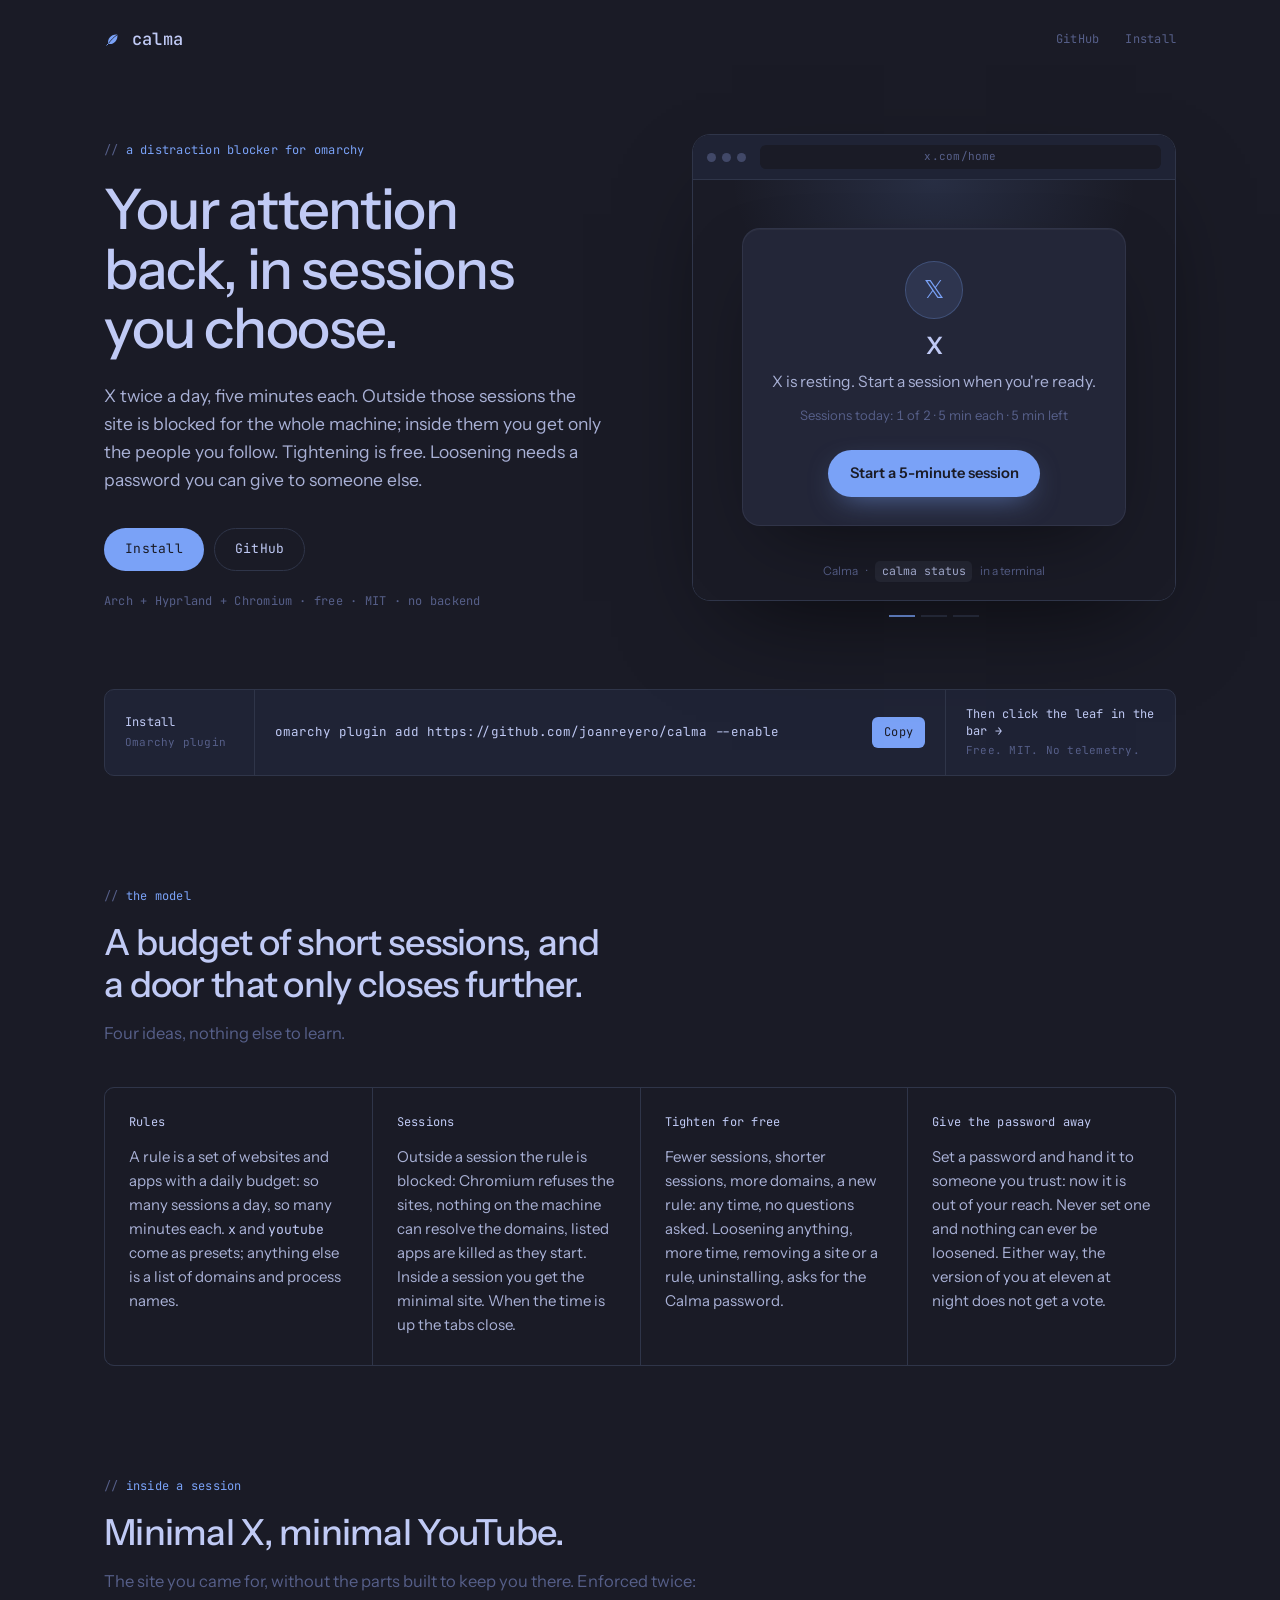
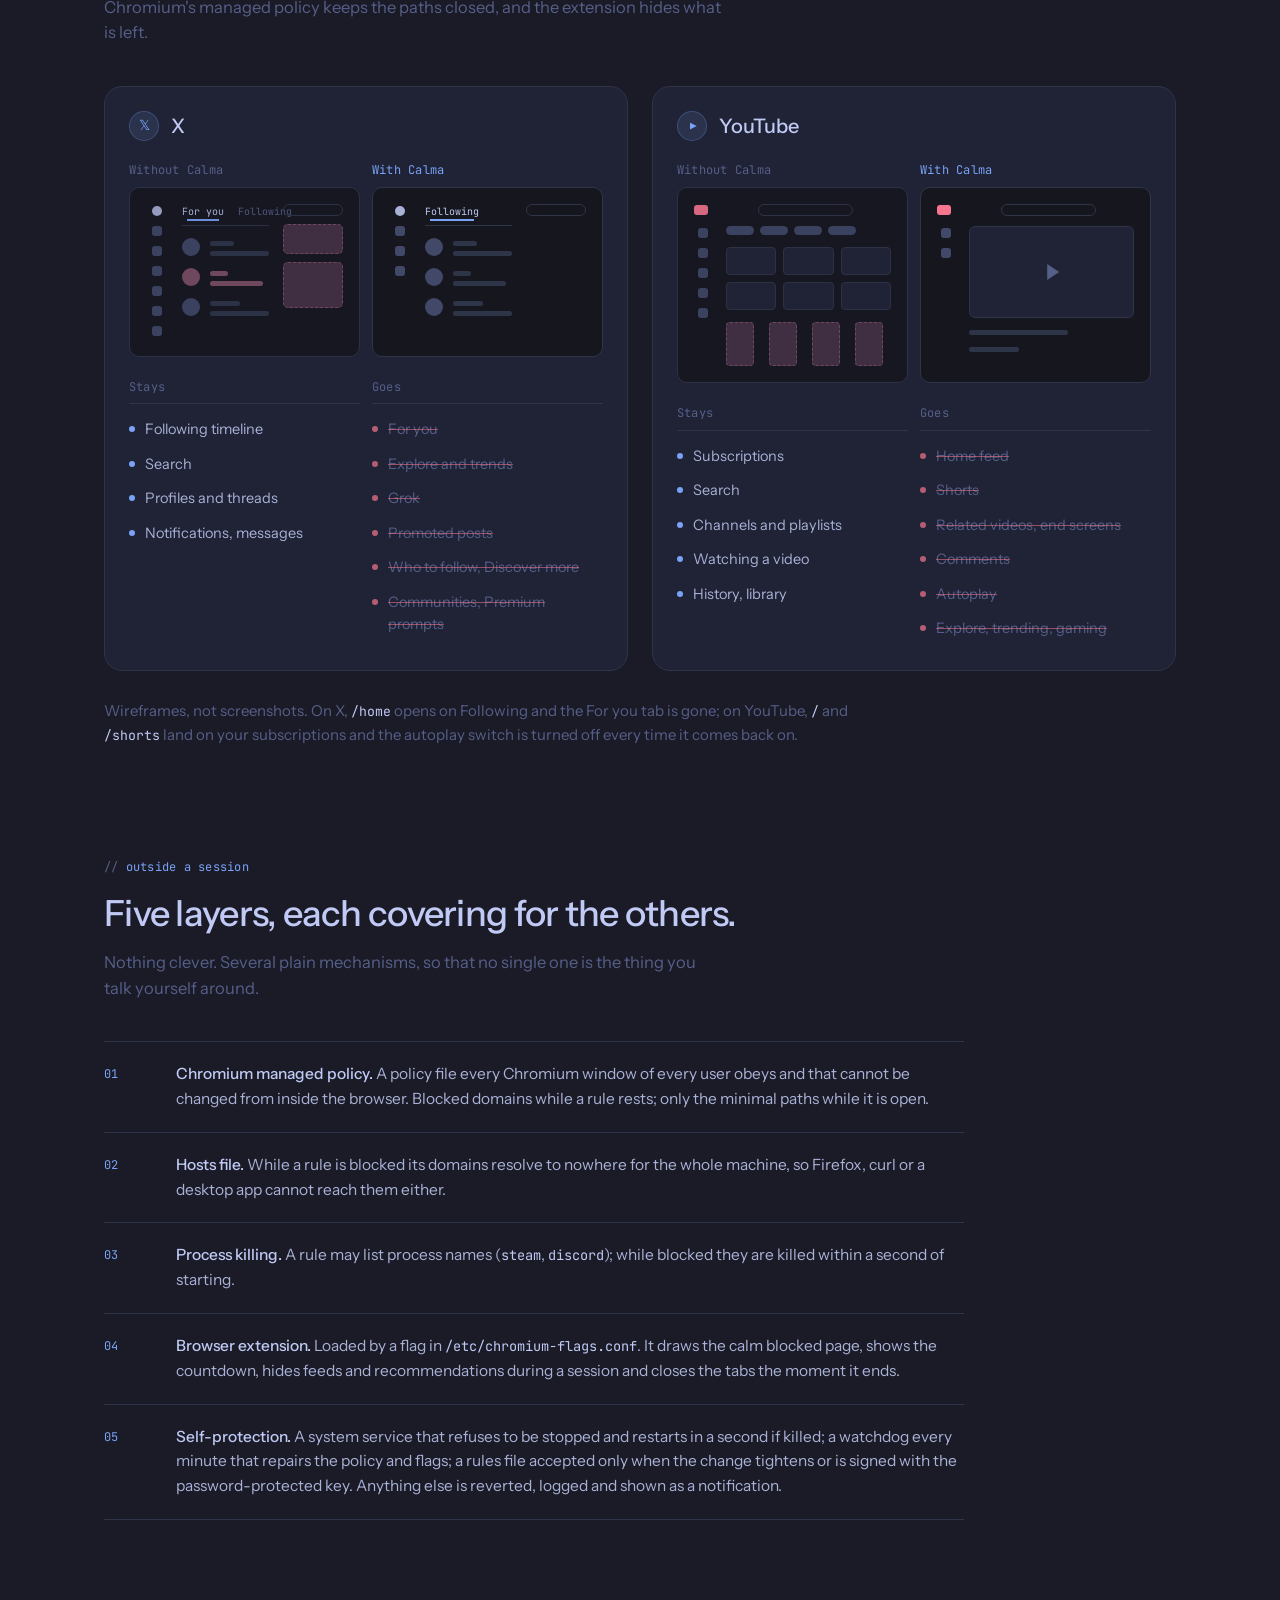
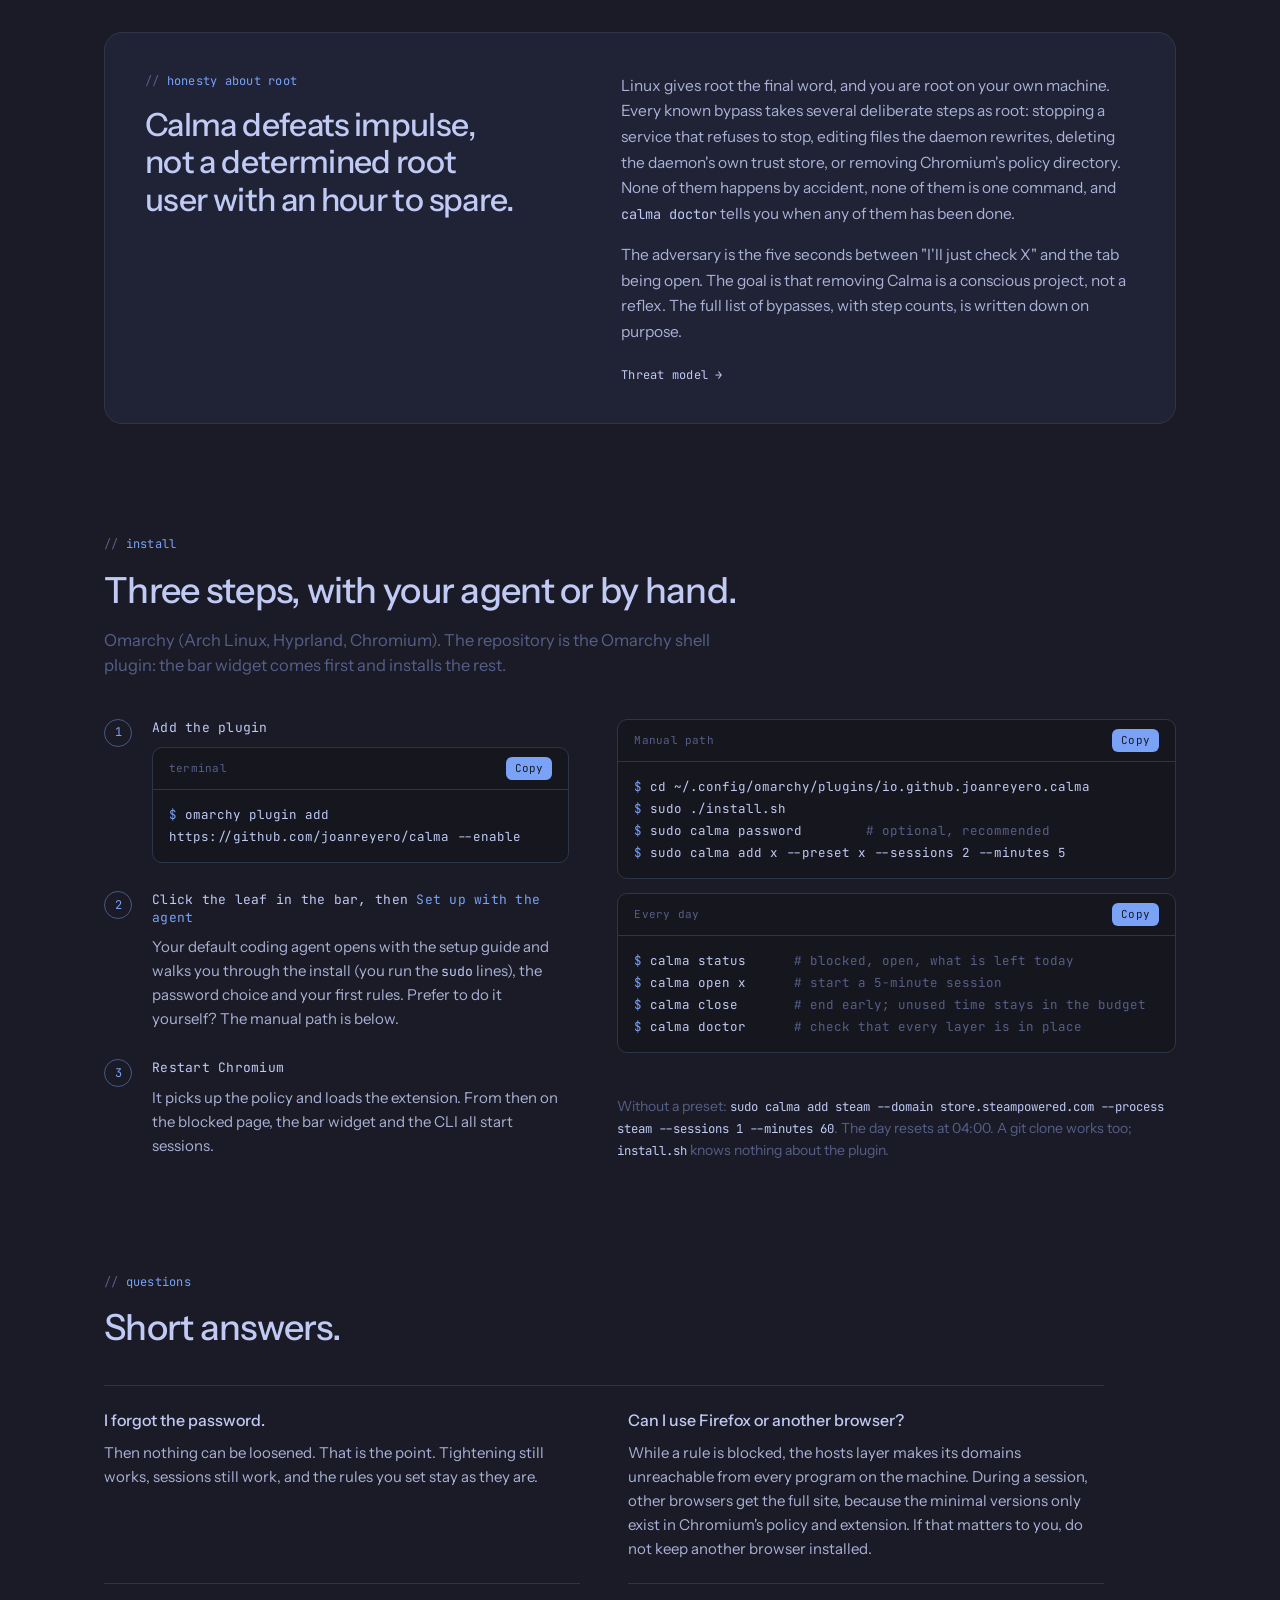
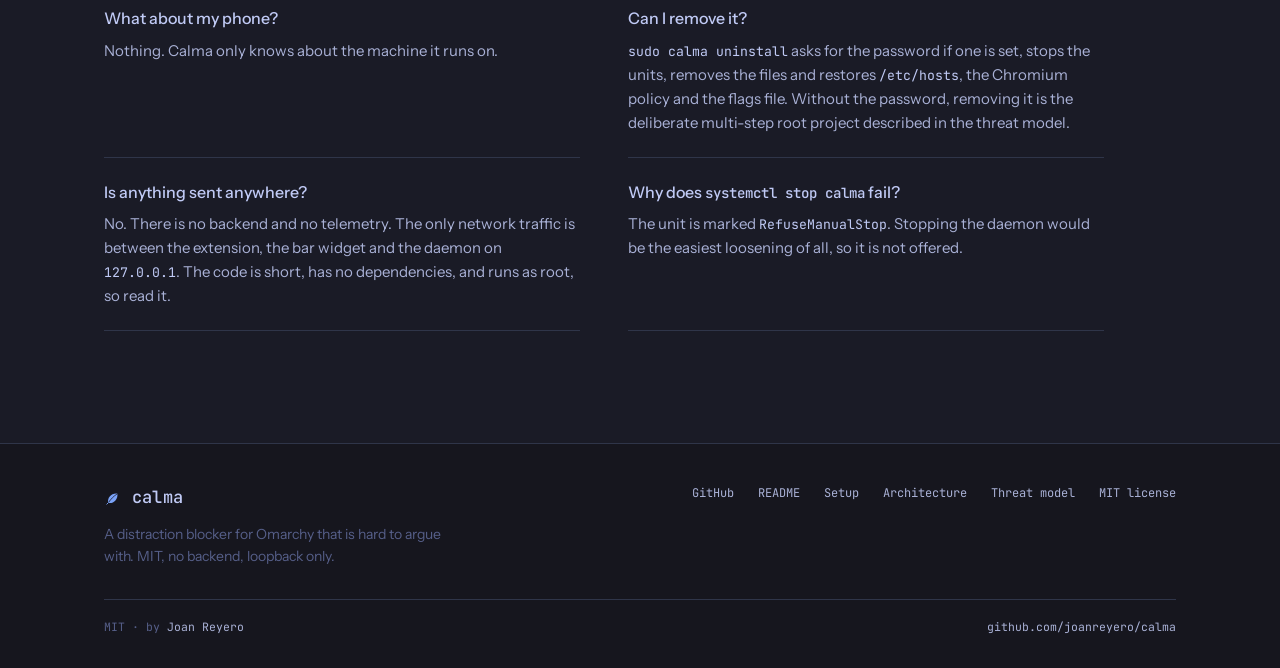
==== commit 82d38bdf: "The logo is a leaf: favicon, site mark and extension icons from one SVG" ====
--- a/site/index.html
+++ b/site/index.html
@@ -26,7 +26,7 @@
 
 <header class="nav">
   <div class="wrap nav-inner">
-    <a class="wordmark" href="#top" aria-label="Calma home"><span class="mark" aria-hidden="true"></span>calma</a>
+    <a class="wordmark" href="#top" aria-label="Calma home"><img class="mark" src="leaf.svg" alt="" aria-hidden="true">calma</a>
     <nav class="nav-links" aria-label="Main">
       <a href="https://github.com/joanreyero/calma">GitHub</a>
       <a href="#install">Install</a>
@@ -377,7 +377,7 @@
 <footer class="footer">
   <div class="wrap footer-inner">
     <div class="footer-brand">
-      <p class="wordmark"><span class="mark" aria-hidden="true"></span>calma</p>
+      <p class="wordmark"><img class="mark" src="leaf.svg" alt="" aria-hidden="true">calma</p>
       <p>A distraction blocker for Omarchy that is hard to argue with. MIT, no backend, loopback only.</p>
     </div>
     <nav class="footer-links" aria-label="Footer">
--- a/site/styles.css
+++ b/site/styles.css
@@ -67,16 +67,7 @@
   font-family: var(--mono); font-weight: 500; font-size: 17px; letter-spacing: 0.01em;
   color: var(--ink);
 }
-.mark {
-  width: 16px; height: 16px; border-radius: 50%;
-  border: 1.5px solid var(--accent);
-  position: relative;
-}
-.mark::before, .mark::after {
-  content: ""; position: absolute; top: 4px; width: 2px; height: 6px; border-radius: 1px; background: var(--accent);
-}
-.mark::before { left: 4.5px; }
-.mark::after { right: 4.5px; }
+.mark { width: 18px; height: 18px; display: block; }
 .nav-links { display: flex; gap: 26px; }
 .nav-links a { color: var(--muted); }
 .nav-links a:hover { color: var(--ink); }
